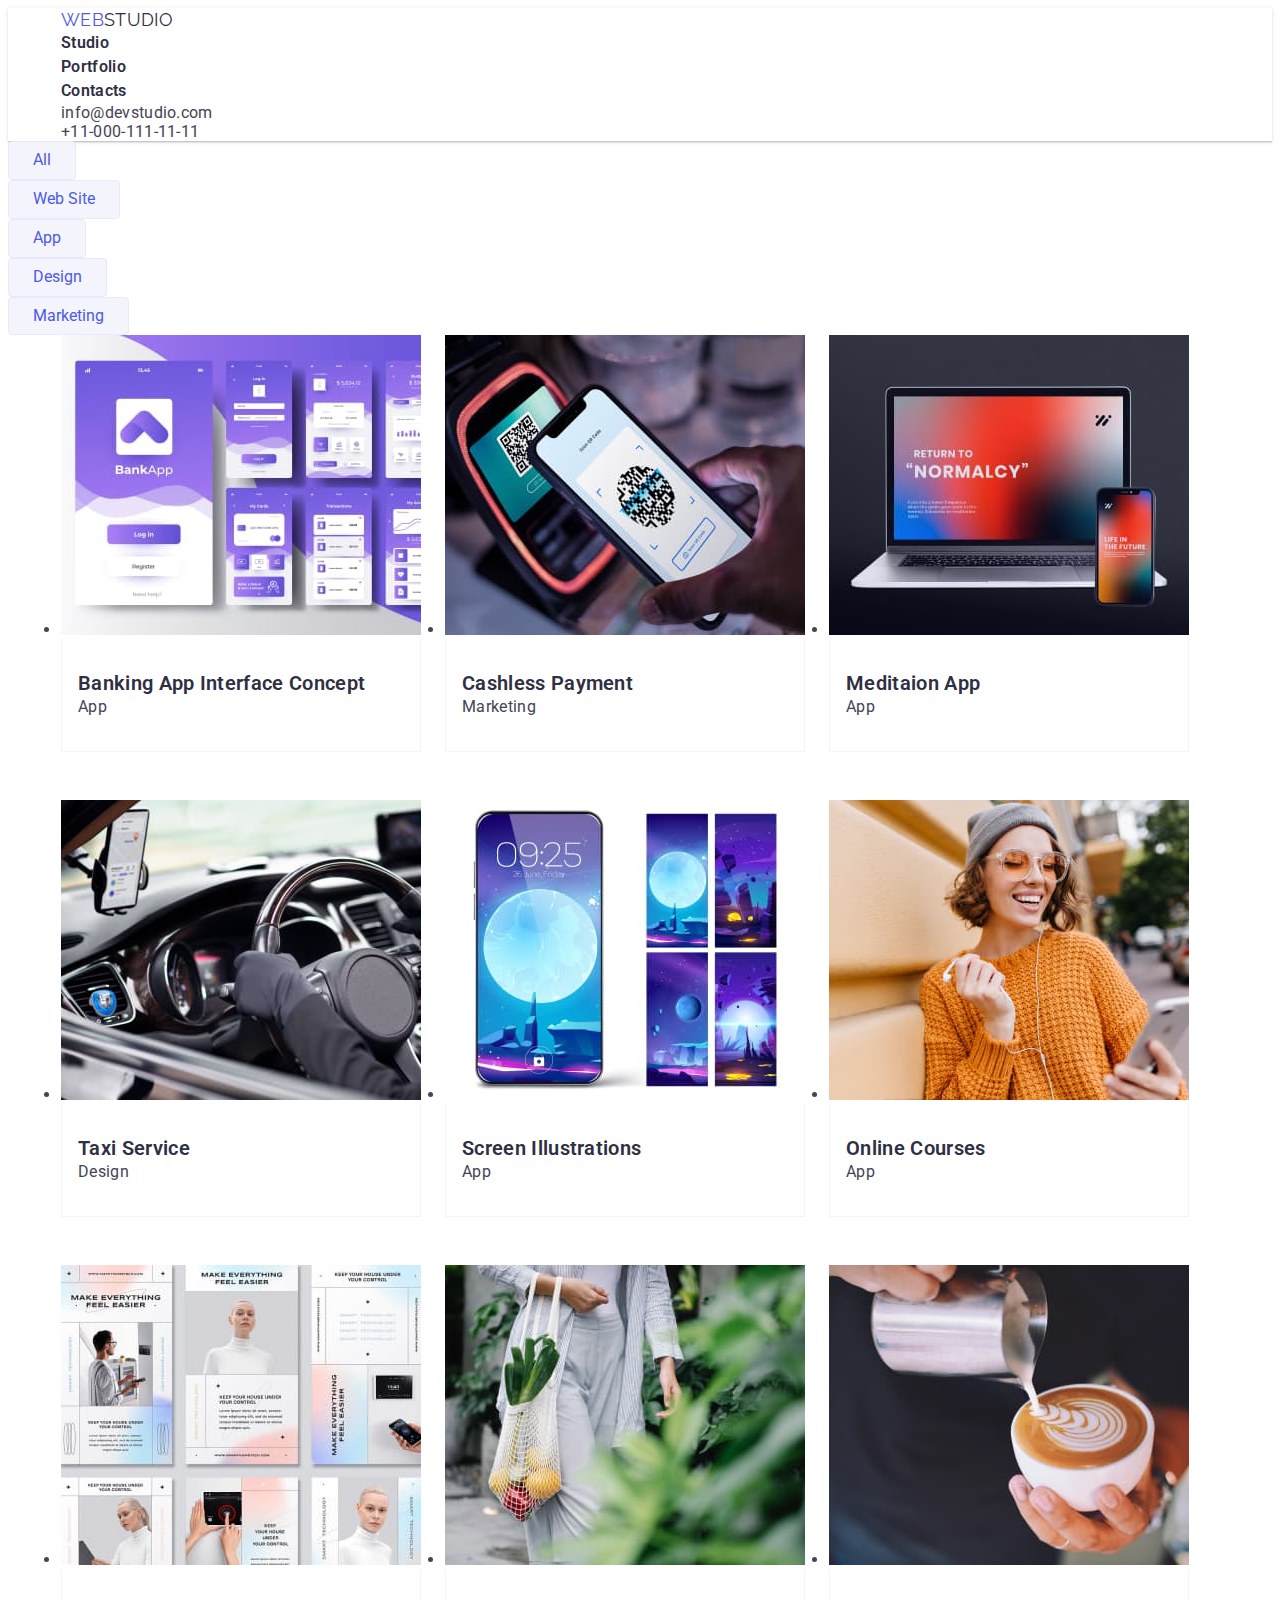
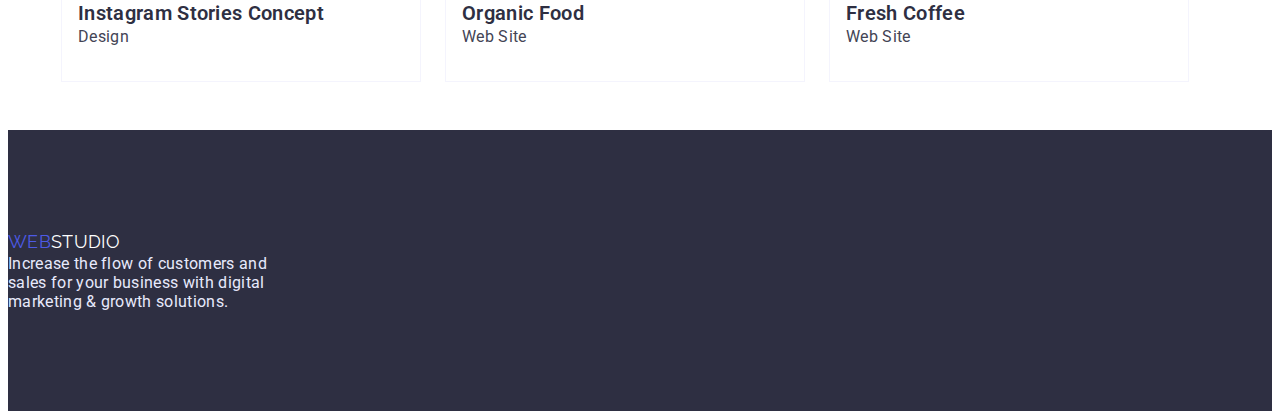
==== portfolio.html @ 4951fbc5 "ask" ====
<!DOCTYPE html>
<html lang="en">
<head>
    <meta charset="UTF-8">
    <meta http-equiv="X-UA-Compatible" content="IE=edge">
    <meta name="viewport" content="width=device-width, initial-scale=1.0">
    <title>web studio</title>
    <link rel="preconnect" href="https://fonts.googleapis.com">
    <link rel="preconnect" href="https://fonts.gstatic.com" crossorigin>
    <link href="https://fonts.googleapis.com/css2?family=Raleway:wght@800&family=Roboto:wght@400;500;700&display=swap"
        rel="stylesheet">
        <link rel="stylesheet" href="https://cdnjs.cloudflare.com/ajax/libs/modern-normalize/1.1.0/modern-normalize.min.css"
            integrity="sha512-wpPYUAdjBVSE4KJnH1VR1HeZfpl1ub8YT/NKx4PuQ5NmX2tKuGu6U/JRp5y+Y8XG2tV+wKQpNHVUX03MfMFn9Q=="
            crossorigin="anonymous" referrerpolicy="no-referrer" />
    <link rel="stylesheet" href="./css/style.css">
</head>
<body>
        <header class="portfolio-header">
           <div class="container">
            <a href="./index.html" class="logo">web<span class="logo-studio">studio</span></a>
            <nav>
                <ul class="site-nav">
                    <li><a href="./index.html">Studio</a></li>
                    <li><a href="./portfolio.html">Portfolio</a></li>
                    <li><a href="">Contacts</a></li>
                </ul>
            </nav>
            <ul class="contact-nav">
                <li><a href="mailto:info@devstudio.com">info@devstudio.com</a></li>
                <li><a href="tel:+110001111111">+11-000-111-11-11</a></li>
            </ul>
           </div>
           </header>
           <main>
        <section class="main-section">
               <h2 class="visually-hidden">Buttons</h2>
                <ul class="main-buttons">
                    <li><button type="button" class="site-buttons">All</button></li>
                    <li><button type="button" class="site-buttons">Web Site</button></li>
                    <li><button type="button" class="site-buttons">App</button></li>
                    <li><button type="button" class="site-buttons">Design</button></li>
                    <li><button type="button" class="site-buttons">Marketing</button></li>
                </ul>
            
           <div class="container">
            <ul class="lisst">
                <li class="list-li">
                    <img src="./image/bankingup.jpg" alt="banking" width="360">
                   <div class="border">
                    <h3 class="section-card">Banking App Interface Concept</h3>
                <p class="section-content">App</p>
                </div>
                </li>
                <li class="list-li">
                    <img src="./image/payment.jpg" alt="bcg" width="360">
                    <div class="border">
                        <h3 class="section-card">Cashless Payment</h3>
                        <p class="section-content">Marketing</p>
                    </div>
                </li>
                <li class="list-li">
                    <img src="./image/meditationapp.jpg" alt="app" width="360">
                    <div class="border">
                        <h3 class="section-card">Meditaion App</h3>
                        <p class="section-content">App</p>
                    </div>
                </li>
                <li class="list-li" >
                    <img src="./image/car.jpg" alt="driver" width="360">
                    <div class="border">
                        <h3 class="section-card">Taxi Service</h3>
                        <p class="section-content">Design</p>
                    </div>
                </li>
                <li class="list-li">
                    <img src="./image/screen.jpg" alt="screen" width="360">
                    <div class="border">
                        <h3 class="section-card">Screen Illustrations</h3>
                        <p class="section-content ">App</p>
                    </div>
                </li>
                <li class="list-li">
                    <img src="./image/smilegirl.jpg" alt="girl" width="360">
                    <div class="border">
                        <h3 class="section-card">Online Courses</h3>
                        <p class="section-content">App</p>
                    </div>
                </li>
                <li class="list-li">
                    <img src="./image/combo.jpg" alt="instagram" width="360">
                    <div class="border">
                        <h3 class="section-card">Instagram Stories Concept</h3>
                        <p class="section-content">Design</p>
                    </div>
                </li>
                <li class="list-li">
                    <img src="./image/food.jpg" alt="fruits" width="360">
                   <div class="border">
                    <h3 class="section-card">Organic Food</h3>
                    <p class="section-content">Web Site</p>
                   </div>
                </li>
                <li class="list-li">
                    <img src="./image/coffe.jpg" alt="coffee" width="360">
                  <div class="border">
                      <h3 class="section-card">Fresh Coffee</h3>
                    <p class="section-content"> Web Site</p>
                  </div>
                </li>
            </ul>
           </div>
            </section>
        </main>
        <footer class="page-foot">
            <a href="./index.html" class="logo">web<span class="foot-logo">studio</span></a>
            <p class="foot">Increase the flow of customers and sales for your business with digital marketing & growth solutions.</p>
        
        </footer>
</body>
</html>
---- css/style.css ----
/* #434455;цвет основного текста  */
/* вторичный цвет текста #2E2F42;*/  
 /*белый цвет  #FFFFFF;*/ 
 /* акцент #4D5AE5; */
 /* вторичный цвет фона #F4F4FD; */
 /* вторичный цвет фона background: #2E2F42 */

:root{
    --primary-text-color:#434455;
    --primary-white-color:#FFFFFF;
    --title-text-color:#2E2F42;
    --accent-color:#4D5AE5;
    --button-bg-color: #404BBF;
    --portfolio-button:#F4F4FD;
}

html {
    box-sizing: border-box;
}

* *::before,
*::after {
    box-sizing: inherit;
}

body {
font-family: Roboto, serif;
    background-color: var(--primary-bg-color);
    color: var(--primary-text-color);
    letter-spacing: 0.02em;
     
}

h1,
h2,
h3,
p {
    margin: 0;
}

ul {
    padding: 0;
    margin: 0;
}

/* page header */

.page-header.container {
    display: flex;
  
}
.container .main-nav{
    
    display: flex;
    
}

.container {
    
    width: 1158px;
    padding-left: 15px;
    padding-right: 15px;
    margin: auto;
    
    
    
}



/* logo */
.logo {
    color: var(--accent-color);
    font-family: Raleway, sans-serif;
    font-size: 18px;
    line-height: 1.3;
    text-decoration: none;
    text-transform: uppercase;
}
.logo-studio{
    color:var(--title-text-color);
}
.foot-logo{
    text-transform: uppercase;
    color: var(--primary-white-color)
}




/* nav */
.site-nav{
    list-style: none;

}
.site-nav a {
    color: var(--title-text-color);
    font-weight: 600 ;
        font-size: 16px;
        line-height: 1.5;
        text-decoration: none;

}

.site-nav a:hover,
.site-nav a:focus{
color: #4D5AE5;
}

a.link.current { 
    color: var(--accent-color);
    text-transform: uppercase;
}
a.link.current{
    color: var(--primary-text-color);
}

.contact-nav{ 
    padding: 0;
    margin: 0;
    list-style: none;
    
}
.contact-nav a{
    color: var(--primary-text-color);
    text-decoration: none;
    
}
.contact-nav a:hover,
.contact-nav a:focus{
    color: var(--accent-color);
}     
.list{
    
    gap: 24px;
    display: flex;
    list-style: none;
}



/* hero */
.hero{
    padding-top: 192px;
    padding-bottom: 192px;
    text-align: center;
    background-color: var(--title-text-color);
}
.hero-title {
   max-width: 492px;
   margin: auto;
    margin-top: 0;
    margin-bottom: 48px;
    color: var(--primary-white-color);
    font-weight: 600;
    font-size: 56px;
    line-height: 1.1;
    
}
/* < !--Feature--> */

.list-adv{
    
   display: flex;
    gap: 24px;
    list-style: none;
}
.adv-li{
    
    flex-basis: calc((100%-72px)/4);
}
.section-title{
    margin:0;
}
.section{
    padding-top: 120px;
    padding-bottom: 120px;
    
}
.title{
    margin-bottom: 120px;
}

.section-2{
    text-align: center;
    padding-top: 120px;
    padding-bottom: 72px;
    
}

    
    



/* section-main */
   .section-title {
       color: var(--title-text-color);

       font-weight: 600;
       font-size: 20px;
       line-height: 1.2;
       text-align: center;
       margin-bottom: 8px;
   }
 .section-description {
     font-size: 16px;
     line-height: 1.5;
     margin: 0;
 }
 .section-do{
padding-bottom: 72px;
    
    font-weight: 600;
font-size: 36px;
line-height: 1.1;
text-align: center;
color: var(--title-text-color);
 }
.section-team {
    padding-top: 120px;
    padding-bottom: 72px;


    background-color: #F4F4FD;;
    color: var(--title-text-color);
    font-weight: 600;
        font-size: 36px;
        line-height: 1.1;
        text-align: center;
            letter-spacing: 0.02em;
}
.team-name{
    font-size: 20px;
        line-height: 0.8;
        text-align: center;
        letter-spacing: 0.02em;
    
}

.tital-descr{
    color: var(--primary-text-color);
    font-weight: 400;
        font-size: 16px;
        line-height: 24px;
        text-align: center;
}





/* section portfolio */

.portfolio-header{
    box-shadow: 0px 2px 1px rgba(46, 47, 66, 0.08), 0px 1px 1px rgba(46, 47, 66, 0.16), 0px 1px 6px rgba(46, 47, 66, 0.08);
}

 .img{
    display: block;
    max-width: 100%;
    height: auto;
}
 .lisst{

    display: flex;
    flex-wrap: wrap;
    margin-right:-24px;
    margin-bottom:-48px;
    gap:24px
    list-style-type: none;
 }
 .list-li{
    margin-right: 24px;
    margin-bottom: 48px;
 }
 .lisst{
    padding: 0;
    margin: 0;
 }
 


.border{
    padding: 32px 16px;
    border: 0.5px solid var(--portfolio-button);
    border-top: none;
}



.section-card{
    color:var(--title-text-color);
    font-weight: 600;
        font-size: 20px;
        line-height: 1.2;
}
.section-content{
    color: var(--primary-text-color);
    font-weight: 400;
        font-size: 16px;
        line-height: 1.5;
     letter-spacing: 0.02em;
}
.list-style {
    background-color: var(--primary-white-color);
}








  /* button main page*/
.button {
    
    font-family: Roboto, serif;
    color: var(--primary-white-color);
    background-color: var(--button-bg-color);

    font-size: 16px;
    line-height: 1.2;
    text-decoration: none;
    
}
 
.hero-button{
    display: inline-block;
    min-width: 170px;
    
    border-radius: 4px;
        padding: 16px 32px;
    font-family: Roboto, serif;
    font-size: 16px;
    color: var(--primary-white-color);
    background-color: var(--accent-color);
    cursor: pointer;
    align-items: center;
    border: 1px solid transparent;
}
.hero-button:hover,
.hero-button:focus{
    background-color: var(--button-bg-color);
    
}
.hero-button:active{
    color: #4D5AE5;
}



/* portfolio button */

    .main-buttons{
        font-family: Roboto, serif;
        list-style: none;
    }
   .site-buttons{
    border-radius: 4px;
    padding: 12px 24px;
         display: inline-block;
        font-family: Roboto, serif;
        font-size: 16px;
        line-height: 0.8;
        cursor: pointer;
        color: var(--accent-color);
        background-color: var(--portfolio-button);
        border: 1px solid #E7E9FC;
    }
.site-buttons:hover,
.site-buttons:focus{
    color: var(--portfolio-button);
    background-color: var(--button-bg-color);
}
        



 .visually-hidden {
     position: absolute;
     white-space: nowrap;
     width: 1px;
     height: 1px;
     overflow: hidden;
     border: 0;
     padding: 0;
     clip: rect(0 0 0 0);
     clip-path: inset(50%);
     margin: -1px;
 }
.page-foot{
    padding-top: 100px;
    padding-bottom: 100px;
    background-color: var(--title-text-color);
}
.foot{
    max-width: 264px;
    color: #E7E9FC;
}
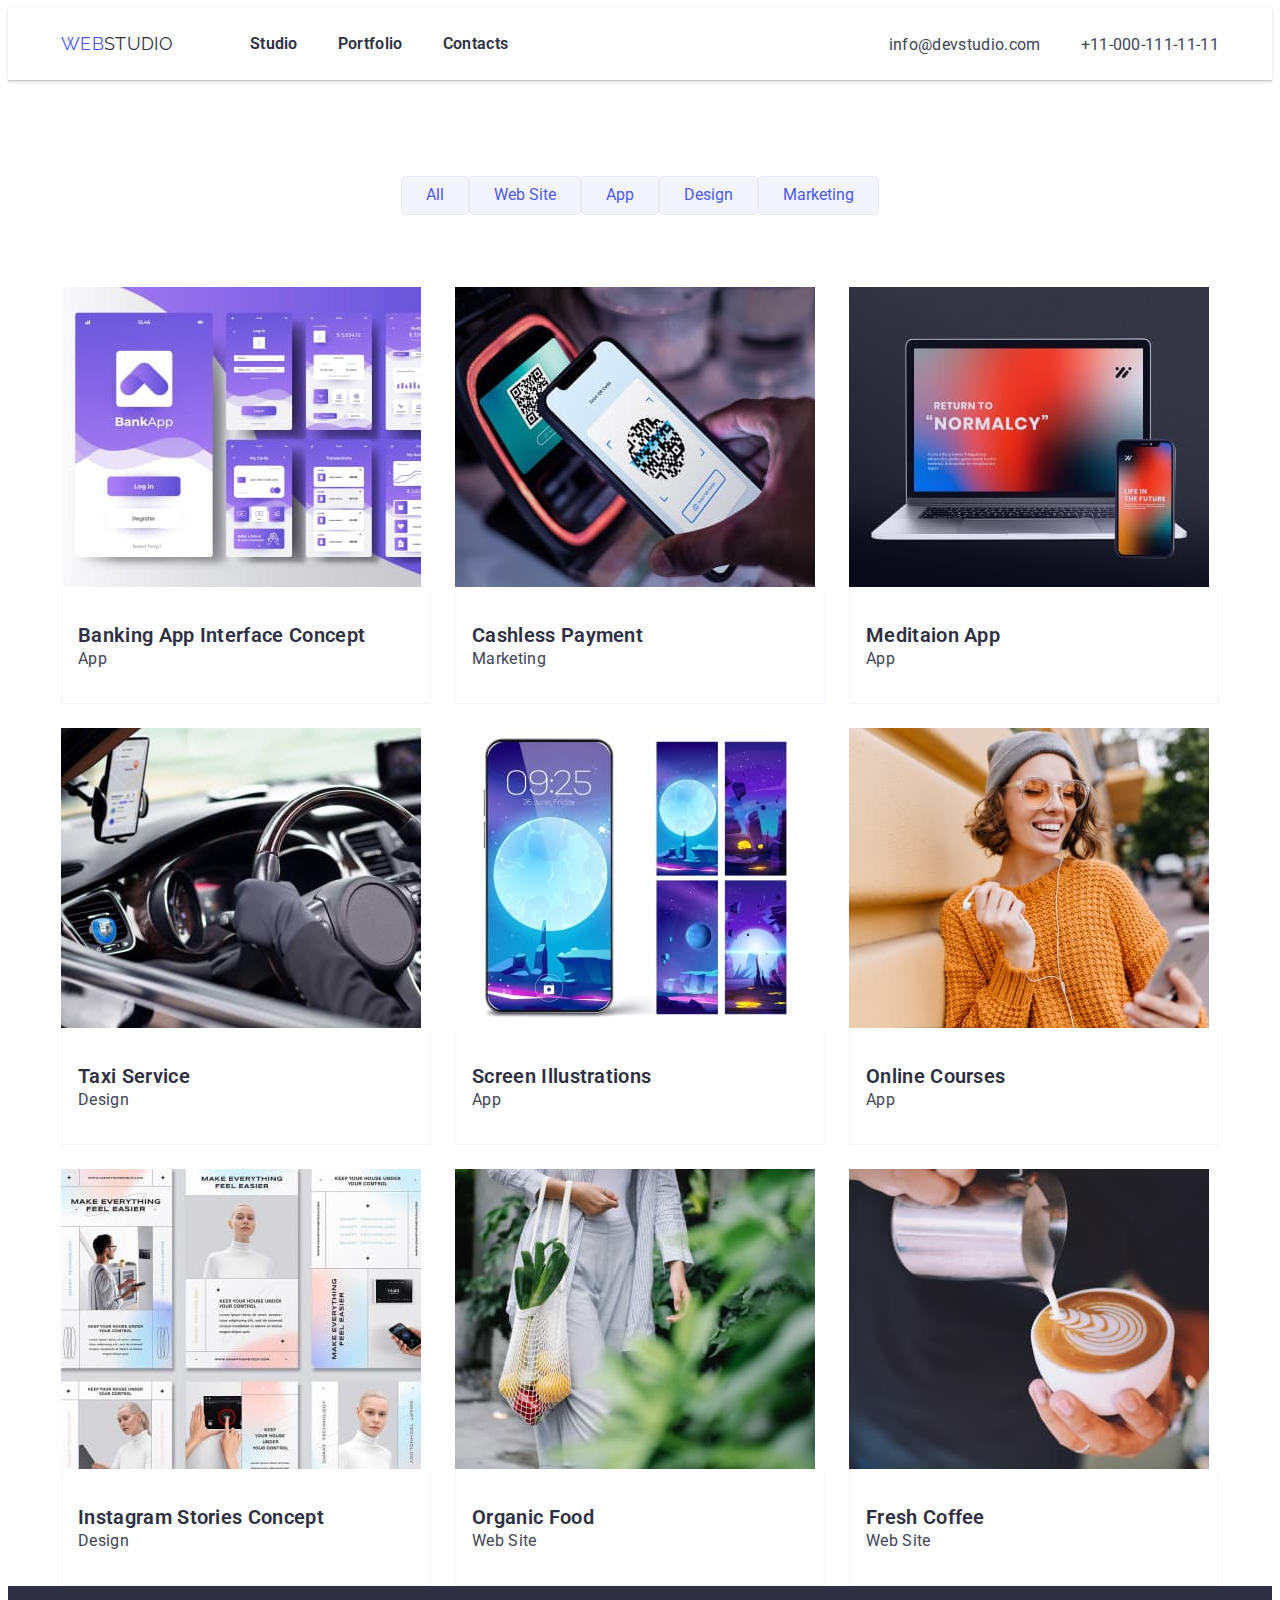
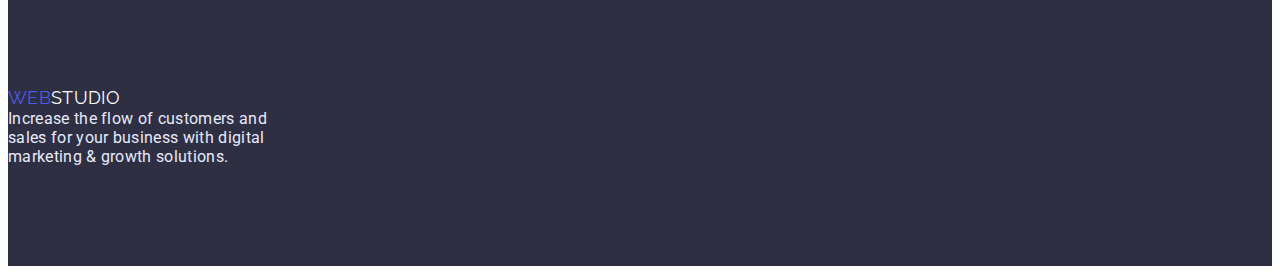
==== commit 7ddaf090: "3" ====
--- a/portfolio.html
+++ b/portfolio.html
@@ -16,7 +16,7 @@
 </head>
 <body>
         <header class="portfolio-header">
-           <div class="container">
+           <div class="container main-content">
             <a href="./index.html" class="logo">web<span class="logo-studio">studio</span></a>
             <nav>
                 <ul class="site-nav">
@@ -26,8 +26,8 @@
                 </ul>
             </nav>
             <ul class="contact-nav">
-                <li><a href="mailto:info@devstudio.com">info@devstudio.com</a></li>
-                <li><a href="tel:+110001111111">+11-000-111-11-11</a></li>
+                <li class="item"><a href="mailto:info@devstudio.com">info@devstudio.com</a></li>
+                <li class="item"><a href="tel:+110001111111">+11-000-111-11-11</a></li>
             </ul>
            </div>
            </header>
--- a/css/style.css
+++ b/css/style.css
@@ -90,11 +90,31 @@
 
 
 /* nav */
+.main-content{
+    display: flex;
+    align-items: center;
+}
 .site-nav{
+    margin-left: 77px;
+    display: flex;
     list-style: none;
 
 }
+.site-nav  li{
+    
+    margin-right: 40px;
+}
+
+.site-nav li:last-child{
+    margin-right: 0;
+}
+
+
+
 .site-nav a {
+    display: block;
+    padding-top: 24px;
+    padding-bottom: 24px;
     color: var(--title-text-color);
     font-weight: 600 ;
         font-size: 16px;
@@ -115,14 +135,24 @@
 a.link.current{
     color: var(--primary-text-color);
 }
-
-.contact-nav{ 
+.contact-nav{
+    display: flex;
+    margin-left: auto;
+}
+.contact-nav .item{ 
     padding: 0;
-    margin: 0;
+    margin-left: 0;
     list-style: none;
     
 }
+.contact-nav .item+.item{
+    margin-left: 40px;
+}
 .contact-nav a{
+
+
+    display: flex;
+    margin-left: auto;
     color: var(--primary-text-color);
     text-decoration: none;
     
@@ -132,7 +162,9 @@
     color: var(--accent-color);
 }     
 .list{
-    
+    margin: 0;
+    padding: 0;
+    justify-content: center;
     gap: 24px;
     display: flex;
     list-style: none;
@@ -174,8 +206,8 @@
     margin:0;
 }
 .section{
-    padding-top: 120px;
-    padding-bottom: 120px;
+   padding-top: 120px;
+padding-bottom: 120px;
     
 }
 .title{
@@ -262,24 +294,16 @@
     max-width: 100%;
     height: auto;
 }
- .lisst{
-
+.lisst {
     display: flex;
     flex-wrap: wrap;
-    margin-right:-24px;
-    margin-bottom:-48px;
-    gap:24px
+    gap: 24px;
     list-style-type: none;
- }
- .list-li{
-    margin-right: 24px;
-    margin-bottom: 48px;
- }
- .lisst{
-    padding: 0;
-    margin: 0;
- }
- 
+}
+
+.list-li {
+    flex-basis: calc((100% - 48px) / 3);
+}
 
 
 .border{
@@ -355,6 +379,11 @@
 /* portfolio button */
 
     .main-buttons{
+        display: flex;
+       
+        padding-top: 96px;
+        padding-bottom: 72px;
+        justify-content: center;
         font-family: Roboto, serif;
         list-style: none;
     }
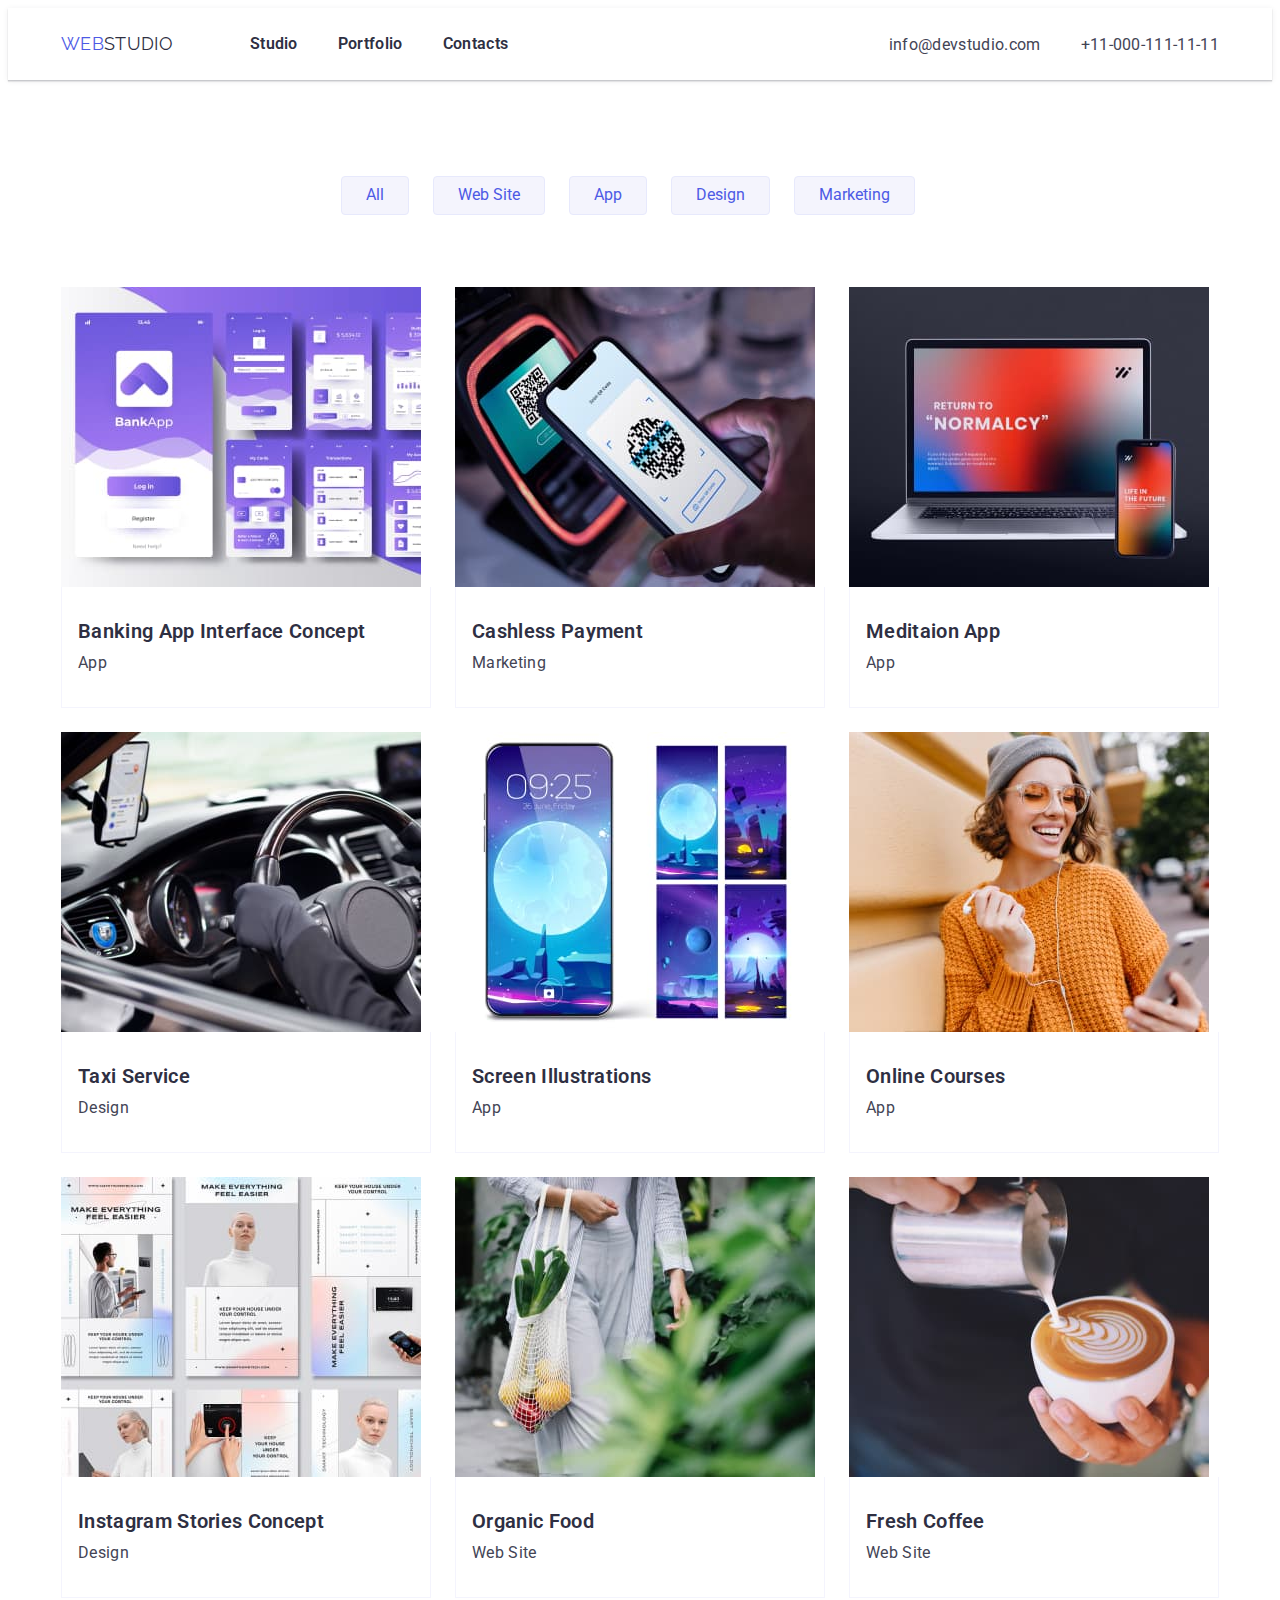
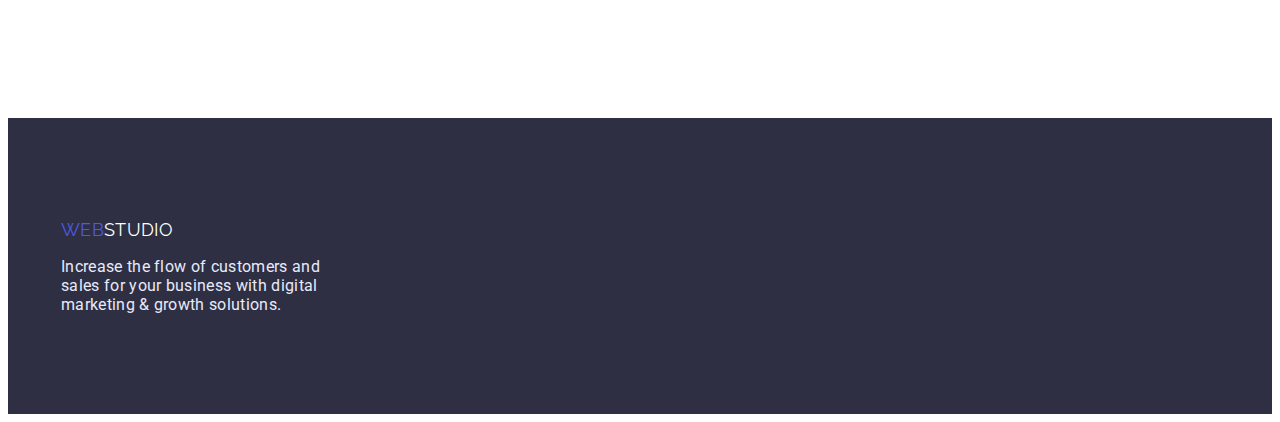
==== commit 137ba108: "finish 1" ====
--- a/portfolio.html
+++ b/portfolio.html
@@ -20,9 +20,9 @@
             <a href="./index.html" class="logo">web<span class="logo-studio">studio</span></a>
             <nav>
                 <ul class="site-nav">
-                    <li><a href="./index.html">Studio</a></li>
-                    <li><a href="./portfolio.html">Portfolio</a></li>
-                    <li><a href="">Contacts</a></li>
+                    <li class="list-item"><a href="./index.html">Studio</a></li>
+                    <li class="list-item"><a href="./portfolio.html">Portfolio</a></li>
+                    <li class="list-item"><a href="">Contacts</a></li>
                 </ul>
             </nav>
             <ul class="contact-nav">
@@ -33,6 +33,7 @@
            </header>
            <main>
         <section class="main-section">
+            <div class="container">
                <h2 class="visually-hidden">Buttons</h2>
                 <ul class="main-buttons">
                     <li><button type="button" class="site-buttons">All</button></li>
@@ -42,7 +43,6 @@
                     <li><button type="button" class="site-buttons">Marketing</button></li>
                 </ul>
             
-           <div class="container">
             <ul class="lisst">
                 <li class="list-li">
                     <img src="./image/bankingup.jpg" alt="banking" width="360">
@@ -112,8 +112,11 @@
             </section>
         </main>
         <footer class="page-foot">
+           <div class="container">
             <a href="./index.html" class="logo">web<span class="foot-logo">studio</span></a>
-            <p class="foot">Increase the flow of customers and sales for your business with digital marketing & growth solutions.</p>
+            <p class="foot">Increase the flow of customers and sales for your business with digital marketing & growth solutions.
+            </p>
+           </div>
         
         </footer>
 </body>
--- a/css/style.css
+++ b/css/style.css
@@ -100,12 +100,12 @@
     list-style: none;
 
 }
-.site-nav  li{
-    
+ .list-item{
+   
     margin-right: 40px;
 }
 
-.site-nav li:last-child{
+.site-nav .list-item:last-child{
     margin-right: 0;
 }
 
@@ -196,6 +196,7 @@
     
    display: flex;
     gap: 24px;
+    
     list-style: none;
 }
 .adv-li{
@@ -216,8 +217,8 @@
 
 .section-2{
     text-align: center;
-    padding-top: 120px;
-    padding-bottom: 72px;
+   
+    padding-bottom: 120px;
     
 }
 
@@ -233,7 +234,7 @@
        font-weight: 600;
        font-size: 20px;
        line-height: 1.2;
-       text-align: center;
+       
        margin-bottom: 8px;
    }
  .section-description {
@@ -242,7 +243,7 @@
      margin: 0;
  }
  .section-do{
-padding-bottom: 72px;
+margin-bottom: 72px;
     
     font-weight: 600;
 font-size: 36px;
@@ -251,8 +252,8 @@
 color: var(--title-text-color);
  }
 .section-team {
-    padding-top: 120px;
-    padding-bottom: 72px;
+    
+    padding-bottom: 120px;
 
 
     background-color: #F4F4FD;;
@@ -264,11 +265,17 @@
             letter-spacing: 0.02em;
 }
 .team-name{
+    margin-bottom: 8px;
     font-size: 20px;
         line-height: 0.8;
         text-align: center;
         letter-spacing: 0.02em;
     
+}
+
+.team-work{
+    padding-top: 32px;
+    padding-bottom: 32px;
 }
 
 .tital-descr{
@@ -289,11 +296,19 @@
     box-shadow: 0px 2px 1px rgba(46, 47, 66, 0.08), 0px 1px 1px rgba(46, 47, 66, 0.16), 0px 1px 6px rgba(46, 47, 66, 0.08);
 }
 
- .img{
+ img{
     display: block;
     max-width: 100%;
     height: auto;
 }
+.main-buttons{
+    margin-bottom: 72px;
+}
+.main-section{
+    padding-top: 96px;
+        padding-bottom: 120px;
+}
+
 .lisst {
     display: flex;
     flex-wrap: wrap;
@@ -307,6 +322,8 @@
 
 
 .border{
+    
+    
     padding: 32px 16px;
     border: 0.5px solid var(--portfolio-button);
     border-top: none;
@@ -315,6 +332,7 @@
 
 
 .section-card{
+    margin-bottom: 8px;
     color:var(--title-text-color);
     font-weight: 600;
         font-size: 20px;
@@ -379,10 +397,8 @@
 /* portfolio button */
 
     .main-buttons{
-        display: flex;
-       
-        padding-top: 96px;
-        padding-bottom: 72px;
+        
+        display:flex;
         justify-content: center;
         font-family: Roboto, serif;
         list-style: none;
@@ -399,6 +415,11 @@
         background-color: var(--portfolio-button);
         border: 1px solid #E7E9FC;
     }
+
+    .site-buttons{
+    
+        margin-right: 24px;
+    }
 .site-buttons:hover,
 .site-buttons:focus{
     color: var(--portfolio-button);
@@ -421,11 +442,16 @@
      margin: -1px;
  }
 .page-foot{
+    
     padding-top: 100px;
     padding-bottom: 100px;
     background-color: var(--title-text-color);
 }
 .foot{
+    margin-top: 16px;
+}
+
+.foot{
     max-width: 264px;
     color: #E7E9FC;
 }
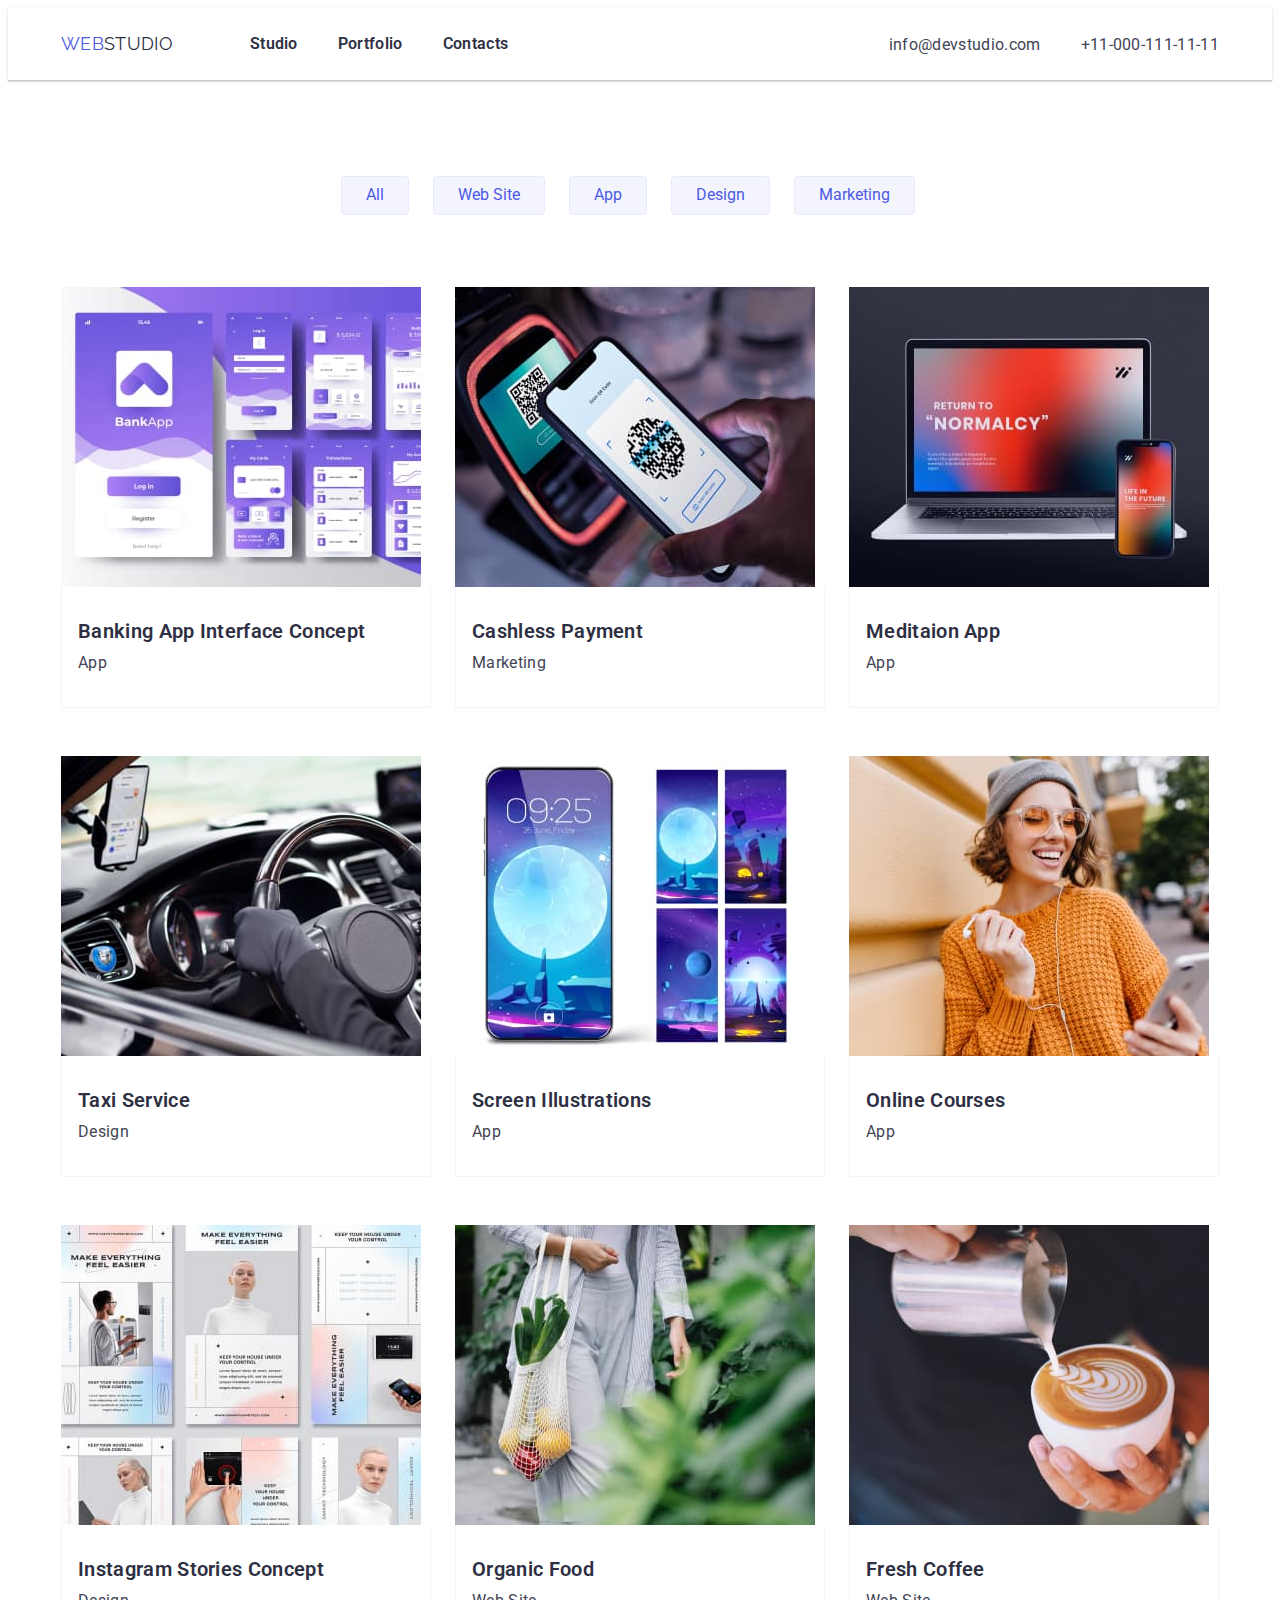
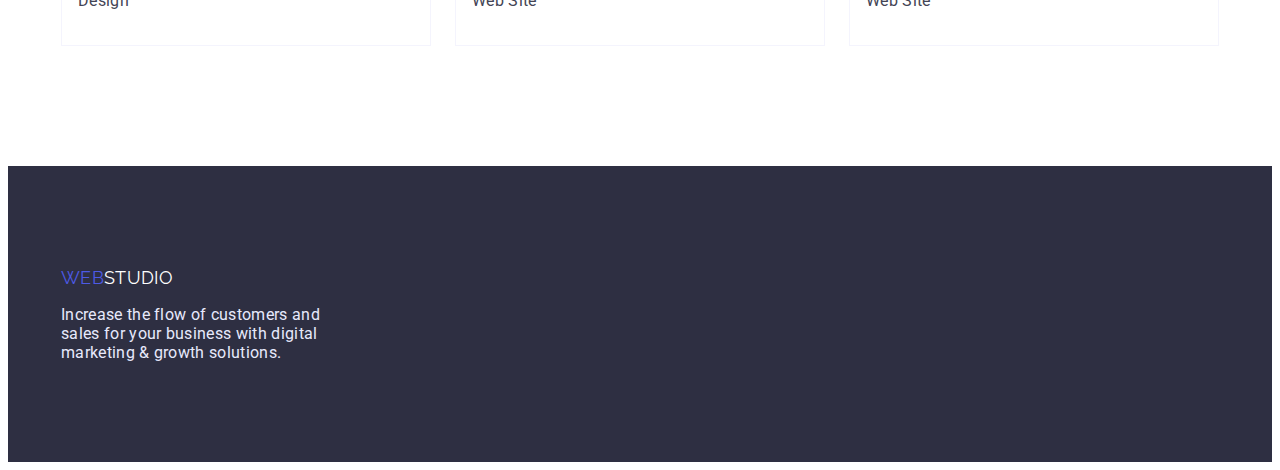
==== commit f303c73d: "refresh-buttons(portfolio)" ====
--- a/portfolio.html
+++ b/portfolio.html
@@ -30,17 +30,17 @@
                 <li class="item"><a href="tel:+110001111111">+11-000-111-11-11</a></li>
             </ul>
            </div>
-           </header>
+           </header> 
            <main>
         <section class="main-section">
             <div class="container">
                <h2 class="visually-hidden">Buttons</h2>
                 <ul class="main-buttons">
-                    <li><button type="button" class="site-buttons">All</button></li>
-                    <li><button type="button" class="site-buttons">Web Site</button></li>
-                    <li><button type="button" class="site-buttons">App</button></li>
-                    <li><button type="button" class="site-buttons">Design</button></li>
-                    <li><button type="button" class="site-buttons">Marketing</button></li>
+                    <li class="li-buttons"><button type="button" class="site-buttons">All</button></li>
+                    <li class="li-buttons"><button type="button" class="site-buttons">Web Site</button></li>
+                    <li class="li-buttons"><button type="button" class="site-buttons">App</button></li>
+                    <li class="li-buttons"><button type="button" class="site-buttons">Design</button></li>
+                    <li class="li-buttons"><button type="button" class="site-buttons">Marketing</button></li>
                 </ul>
             
             <ul class="lisst">
--- a/css/style.css
+++ b/css/style.css
@@ -252,7 +252,7 @@
 color: var(--title-text-color);
  }
 .section-team {
-    
+    padding-top: 120px;
     padding-bottom: 120px;
 
 
@@ -312,12 +312,13 @@
 .lisst {
     display: flex;
     flex-wrap: wrap;
-    gap: 24px;
+    row-gap: 48px ;
+    column-gap: 24px;
     list-style-type: none;
 }
 
 .list-li {
-    flex-basis: calc((100% - 48px) / 3);
+     flex-basis: calc((100% - 48px) / 3);
 }
 
 
@@ -416,7 +417,7 @@
         border: 1px solid #E7E9FC;
     }
 
-    .site-buttons{
+    .li-buttons{
     
         margin-right: 24px;
     }
